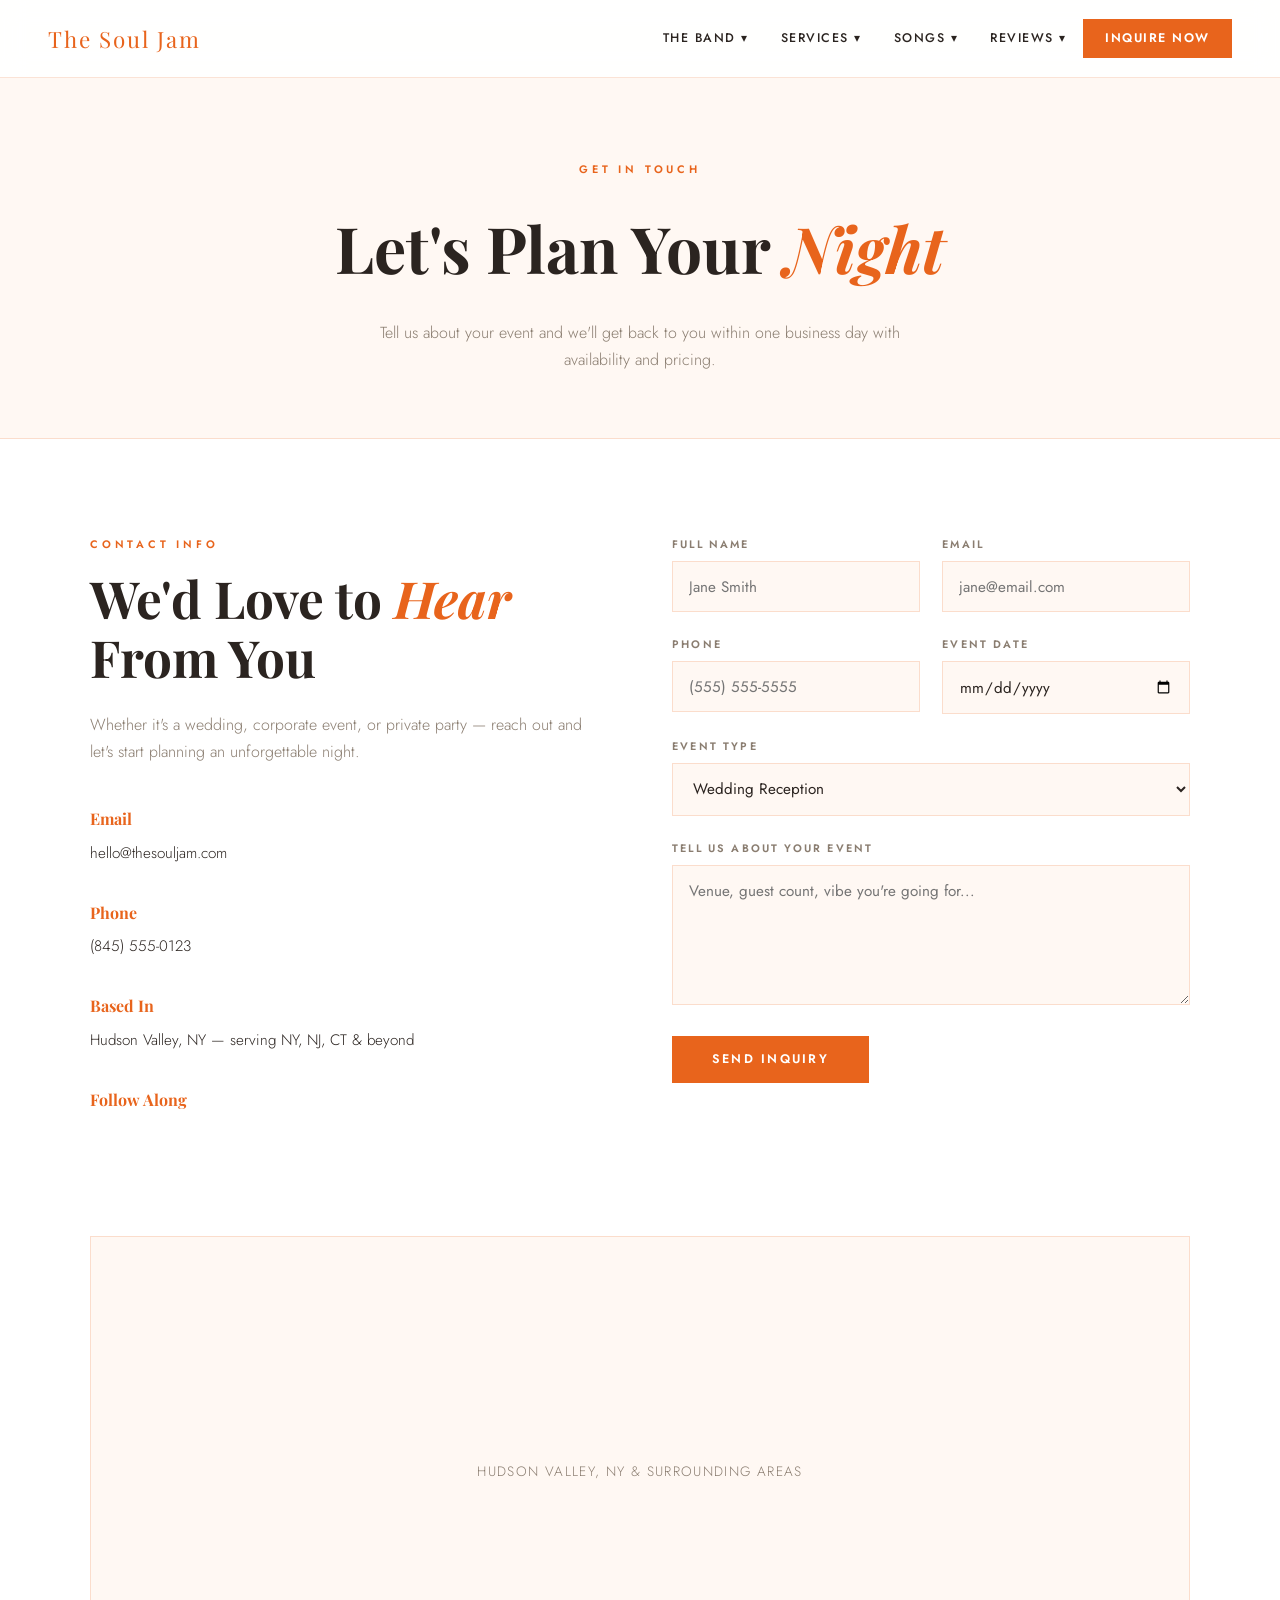
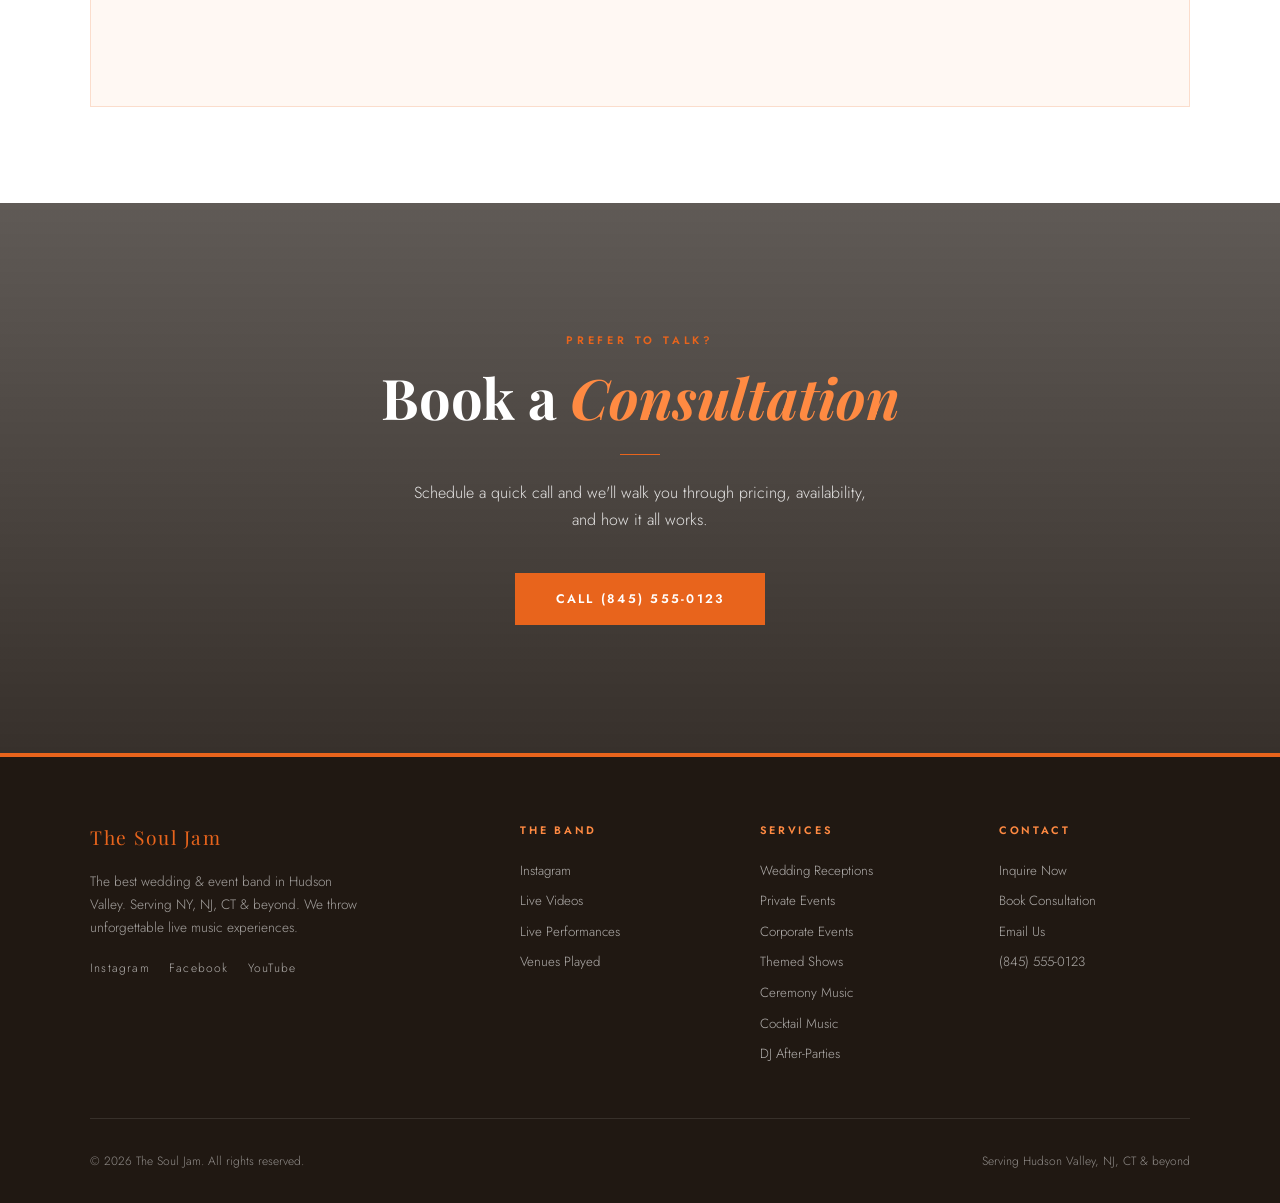
==== contact.html @ 575c2eea "add pages, videos, images" ====
<!DOCTYPE html>
<html lang="en">
<head>
<meta charset="UTF-8">
<meta name="viewport" content="width=device-width, initial-scale=1.0">
<title>Contact - The Soul Jam Live Band</title>
<link href="https://fonts.googleapis.com/css2?family=Playfair+Display:ital,wght@0,400;0,700;1,400&family=Jost:wght@300;400;500;600&display=swap" rel="stylesheet">
<link rel="stylesheet" href="styles.css">
</head>
<body>

<!-- NAV -->
<nav>
  <a href="index.html" class="nav-logo">The Soul Jam</a>
  <ul class="nav-links">
    <li>
      <a href="index.html">The Band ▾</a>
      <div class="dropdown">
        <a href="#">Instagram</a>
        <a href="#">Live Videos</a>
        <a href="#">Live Performances</a>
        <a href="#">Venues Played</a>
      </div>
    </li>
    <li>
      <a href="index.html#services">Services ▾</a>
      <div class="dropdown">
        <a href="index.html#services">Wedding Receptions</a>
        <a href="index.html#services">Private Events</a>
        <a href="index.html#services">Corporate Events</a>
        <a href="index.html#services">Themed Shows</a>
        <a href="index.html#services">Ceremony Music</a>
        <a href="index.html#services">Cocktail Music</a>
        <a href="index.html#services">DJ After-Parties</a>
      </div>
    </li>
    <li>
      <a href="songs.html">Songs ▾</a>
      <div class="dropdown">
        <a href="songs.html#wedding-reception">Wedding Reception Songs</a>
        <a href="songs.html#dance-party">Dance Party Songs</a>
        <a href="songs.html#first-dance">First Dance Songs</a>
        <a href="songs.html#parent-dance">Parent Dance Songs</a>
        <a href="songs.html#ceremony">Ceremony Songs</a>
        <a href="songs.html#cocktail">Cocktail Songs</a>
      </div>
    </li>
    <li>
      <a href="#">Reviews ▾</a>
      <div class="dropdown">
        <a href="#">Google Reviews</a>
        <a href="#">The Knot Reviews</a>
        <a href="#">WeddingWire Reviews</a>
      </div>
    </li>
    <li><a href="contact.html" class="nav-cta">Inquire Now</a></li>
  </ul>
</nav>

<!-- PAGE HEADER -->
<header class="page-header">
  <span class="section-label">Get In Touch</span>
  <h1>Let's Plan Your <em>Night</em></h1>
  <p>Tell us about your event and we'll get back to you within one business day with availability and pricing.</p>
</header>

<!-- CONTACT -->
<section class="contact-section">
  <div class="container">
    <div class="contact-grid">

      <!-- Info -->
      <div>
        <span class="section-label">Contact Info</span>
        <h2>We'd Love to <em>Hear</em> From You</h2>
        <p style="margin-bottom:2.5rem;">Whether it's a wedding, corporate event, or private party — reach out and let's start planning an unforgettable night.</p>

        <div class="contact-info-item">
          <h4>Email</h4>
          <a href="mailto:hello@thesouljam.com">hello@thesouljam.com</a>
        </div>
        <div class="contact-info-item">
          <h4>Phone</h4>
          <a href="tel:+18455550123">(845) 555-0123</a>
        </div>
        <div class="contact-info-item">
          <h4>Based In</h4>
          <span>Hudson Valley, NY — serving NY, NJ, CT &amp; beyond</span>
        </div>
        <div class="contact-info-item">
          <h4>Follow Along</h4>
          <div class="social-links">
            <a href="#">Instagram</a>
            <a href="#">Facebook</a>
            <a href="#">YouTube</a>
          </div>
        </div>
      </div>

      <!-- Form -->
      <form class="contact-form" onsubmit="return false;">
        <div class="form-row">
          <div class="form-field">
            <label for="name">Full Name</label>
            <input type="text" id="name" name="name" placeholder="Jane Smith" required>
          </div>
          <div class="form-field">
            <label for="email">Email</label>
            <input type="email" id="email" name="email" placeholder="jane@email.com" required>
          </div>
        </div>
        <div class="form-row">
          <div class="form-field">
            <label for="phone">Phone</label>
            <input type="tel" id="phone" name="phone" placeholder="(555) 555-5555">
          </div>
          <div class="form-field">
            <label for="date">Event Date</label>
            <input type="date" id="date" name="date">
          </div>
        </div>
        <div class="form-field">
          <label for="event-type">Event Type</label>
          <select id="event-type" name="event-type">
            <option>Wedding Reception</option>
            <option>Private Event</option>
            <option>Corporate Event</option>
            <option>Themed Show</option>
            <option>Ceremony Music</option>
            <option>Other</option>
          </select>
        </div>
        <div class="form-field">
          <label for="message">Tell Us About Your Event</label>
          <textarea id="message" name="message" placeholder="Venue, guest count, vibe you're going for..."></textarea>
        </div>
        <button type="submit" class="btn btn-filled">Send Inquiry</button>
      </form>
    </div>

    <div class="contact-map">Hudson Valley, NY &amp; Surrounding Areas</div>
  </div>
</section>

<!-- CTA -->
<section class="cta">
  <span class="section-label">Prefer To Talk?</span>
  <h2 style="font-family: var(--font-display); font-size: clamp(2.2rem,5vw,3.5rem);">Book a <em>Consultation</em></h2>
  <div class="gold-divider"></div>
  <p style="max-width: 480px; margin: 0 auto 2.5rem; text-align:center; color: rgba(255,255,255,0.85);">
    Schedule a quick call and we'll walk you through pricing, availability, and how it all works.
  </p>
  <a href="tel:+18455550123" class="btn btn-filled">Call (845) 555-0123</a>
</section>

<!-- FOOTER -->
<footer>
  <div class="footer-grid">
    <div class="footer-brand">
      <a href="index.html" class="nav-logo" style="font-size:1.2rem;">The Soul Jam</a>
      <p>The best wedding &amp; event band in Hudson Valley. Serving NY, NJ, CT &amp; beyond. We throw unforgettable live music experiences.</p>
      <div class="social-links" style="margin-top:1.2rem;">
        <a href="#">Instagram</a>
        <a href="#">Facebook</a>
        <a href="#">YouTube</a>
      </div>
    </div>
    <div class="footer-col">
      <h4>The Band</h4>
      <a href="#">Instagram</a>
      <a href="#">Live Videos</a>
      <a href="#">Live Performances</a>
      <a href="#">Venues Played</a>
    </div>
    <div class="footer-col">
      <h4>Services</h4>
      <a href="index.html#services">Wedding Receptions</a>
      <a href="index.html#services">Private Events</a>
      <a href="index.html#services">Corporate Events</a>
      <a href="index.html#services">Themed Shows</a>
      <a href="index.html#services">Ceremony Music</a>
      <a href="index.html#services">Cocktail Music</a>
      <a href="index.html#services">DJ After-Parties</a>
    </div>
    <div class="footer-col">
      <h4>Contact</h4>
      <a href="contact.html">Inquire Now</a>
      <a href="contact.html">Book Consultation</a>
      <a href="mailto:hello@thesouljam.com">Email Us</a>
      <a href="tel:+18455550123">(845) 555-0123</a>
    </div>
  </div>
  <div class="footer-bottom">
    <span>© 2026 The Soul Jam. All rights reserved.</span>
    <span>Serving Hudson Valley, NJ, CT &amp; beyond</span>
  </div>
</footer>

</body>
</html>
---- styles.css ----
/* ─── RESET & VARIABLES ─── */
*, *::before, *::after { margin: 0; padding: 0; box-sizing: border-box; }

:root {
  --orange: #e8641c;
  --orange-light: #ff8a42;
  --orange-pale: #fff1e6;
  --bg: #ffffff;
  --bg-soft: #fff8f3;
  --dark: #201812;
  --text: #2b2420;
  --text-muted: #8a7d70;
  --border: rgba(232,100,28,0.18);
  --font-display: 'Playfair Display', Georgia, serif;
  --font-body: 'Jost', sans-serif;
}

html { scroll-behavior: smooth; }

body {
  background: var(--bg);
  color: var(--text);
  font-family: var(--font-body);
  font-weight: 300;
  line-height: 1.7;
  overflow-x: hidden;
}

/* ─── NAV ─── */
nav {
  position: fixed;
  top: 0; left: 0; right: 0;
  z-index: 100;
  display: flex;
  align-items: center;
  justify-content: space-between;
  padding: 1.2rem 3rem;
  background: rgba(255,255,255,0.92);
  backdrop-filter: blur(12px);
  border-bottom: 1px solid var(--border);
  transition: background 0.3s;
}

.nav-logo {
  font-family: var(--font-display);
  font-size: 1.4rem;
  letter-spacing: 0.08em;
  color: var(--orange);
  text-decoration: none;
  white-space: nowrap;
}

.nav-links {
  display: flex;
  gap: 0;
  list-style: none;
  align-items: center;
}
.nav-links > li { position: relative; }
.nav-links > li > a {
  display: block;
  padding: 0.5rem 1rem;
  color: var(--text);
  text-decoration: none;
  font-size: 0.78rem;
  font-weight: 500;
  letter-spacing: 0.12em;
  text-transform: uppercase;
  transition: color 0.2s;
}
.nav-links > li > a:hover { color: var(--orange); }
.nav-links > li:hover .dropdown { display: block; }
.nav-links > li > a.is-active { color: var(--orange); }

.dropdown {
  display: none;
  position: absolute;
  top: 100%; left: 0;
  background: #ffffff;
  border: 1px solid var(--border);
  box-shadow: 0 12px 30px rgba(43,36,32,0.08);
  min-width: 200px;
  padding: 0.5rem 0;
}
.dropdown a {
  display: block;
  padding: 0.5rem 1.2rem;
  color: var(--text-muted);
  text-decoration: none;
  font-size: 0.78rem;
  letter-spacing: 0.08em;
  text-transform: uppercase;
  transition: color 0.2s;
}
.dropdown a:hover { color: var(--orange); }

.nav-cta {
  background: var(--orange);
  color: #fff !important;
  padding: 0.55rem 1.4rem !important;
  font-weight: 600 !important;
  transition: background 0.2s !important;
}
.nav-cta:hover { background: var(--orange-light); color: #fff !important; }

/* ─── HERO ─── */
.hero {
  min-height: 100vh;
  display: flex;
  flex-direction: column;
  align-items: center;
  justify-content: center;
  text-align: center;
  position: relative;
  padding: 8rem 2rem 4rem;
  background:
    linear-gradient(to bottom, rgba(20,12,6,0.55) 0%, rgba(20,12,6,0.35) 40%, rgba(20,12,6,0.72) 100%),
    url('https://images.squarespace-cdn.com/content/v1/646809c9679e22092ad0a1b4/82781060-ae44-4526-bd3c-dda86cf1a359/atomic-funk-project-best-nyc-wedding-event-dance-party-band-background-awards.jpg') center/cover no-repeat;
}

.hero-eyebrow {
  font-size: 0.72rem;
  font-weight: 500;
  letter-spacing: 0.3em;
  text-transform: uppercase;
  color: var(--orange-light);
  margin-bottom: 1.5rem;
}

.hero h1 {
  font-family: var(--font-display);
  font-size: clamp(3rem, 8vw, 6.5rem);
  font-weight: 700;
  line-height: 1.05;
  margin-bottom: 1.5rem;
  letter-spacing: -0.01em;
  color: #fff;
}
.hero h1 em { font-style: italic; color: var(--orange-light); }

.hero-sub {
  max-width: 560px;
  font-size: 1.05rem;
  color: rgba(255,255,255,0.85);
  margin-bottom: 2.5rem;
  line-height: 1.8;
}

/* ─── PAGE HEADER (for interior pages) ─── */
.page-header {
  padding: 10rem 2rem 4rem;
  text-align: center;
  background: var(--bg-soft);
  border-bottom: 1px solid var(--border);
}
.page-header .section-label { justify-content: center; display: block; }
.page-header h1 {
  font-family: var(--font-display);
  font-size: clamp(2.4rem, 6vw, 4rem);
  font-weight: 700;
  color: var(--text);
}
.page-header h1 em { font-style: italic; color: var(--orange); }
.page-header p {
  max-width: 560px;
  margin: 1rem auto 0;
  color: var(--text-muted);
}

/* ─── BUTTONS ─── */
.btn {
  display: inline-block;
  padding: 0.9rem 2.5rem;
  font-family: var(--font-body);
  font-size: 0.78rem;
  font-weight: 600;
  letter-spacing: 0.18em;
  text-transform: uppercase;
  text-decoration: none;
  border: 1px solid var(--orange);
  color: var(--orange);
  background: transparent;
  cursor: pointer;
  transition: background 0.25s, color 0.25s;
}
.btn:hover { background: var(--orange); color: #fff; }
.btn-filled { background: var(--orange); color: #fff; }
.btn-filled:hover { background: var(--orange-light); color: #fff; }

/* ─── SECTION BASE ─── */
section { padding: 6rem 2rem; }

.container { max-width: 1100px; margin: 0 auto; }

.section-label {
  font-size: 0.68rem;
  font-weight: 600;
  letter-spacing: 0.35em;
  text-transform: uppercase;
  color: var(--orange);
  margin-bottom: 1rem;
  display: block;
}

h2 {
  font-family: var(--font-display);
  font-size: clamp(2rem, 5vw, 3.2rem);
  font-weight: 700;
  line-height: 1.15;
  margin-bottom: 1.5rem;
  color: var(--text);
}
h2 em { font-style: italic; color: var(--orange); }

p { color: var(--text-muted); margin-bottom: 1rem; }

/* ─── ABOUT ─── */
.about { background: var(--bg-soft); }

.about-grid {
  display: grid;
  grid-template-columns: 1fr 1fr;
  gap: 5rem;
  align-items: center;
}

.about-img {
  aspect-ratio: 4/5;
  background:
    linear-gradient(135deg, rgba(232,100,28,0.12), transparent),
    url('public/images/Jake3.jpeg') center/cover no-repeat;
  position: relative;
}
.about-img::after {
  content: '';
  position: absolute;
  inset: -12px -12px 12px 12px;
  border: 1px solid rgba(232,100,28,0.35);
  z-index: -1;
}

/* ─── VIDEO CAROUSEL ─── */
.video-carousel {
  background: var(--bg);
  padding: 6rem 0 3rem;
  overflow: hidden;
}

.video-carousel-header {
  display: flex;
  align-items: flex-end;
  justify-content: space-between;
  margin-bottom: 2.5rem;
  padding: 0 2rem;
  max-width: 1100px;
  margin-left: auto;
  margin-right: auto;
}

.carousel-controls {
  display: flex;
  gap: 0.75rem;
}

.carousel-btn {
  width: 44px;
  height: 44px;
  border: 1px solid var(--border);
  background: transparent;
  color: var(--orange);
  cursor: pointer;
  display: flex;
  align-items: center;
  justify-content: center;
  font-size: 1rem;
  transition: background 0.2s, border-color 0.2s;
}
.carousel-btn:hover {
  background: var(--orange);
  color: #fff;
  border-color: var(--orange);
}

.carousel-track-wrapper {
  overflow: hidden;
  position: relative;
}

.carousel-track {
  display: flex;
  gap: 0;
  transition: transform 0.5s cubic-bezier(0.25, 0.46, 0.45, 0.94);
  will-change: transform;
}

.video-slide {
  flex: 0 0 100%;
  min-width: 0;
  position: relative;
  cursor: pointer;
}

.video-slide-inner {
  position: relative;
  aspect-ratio: 16/9;
  overflow: hidden;
  background: var(--bg-soft);
}

.video-slide-inner video {
  position: absolute;
  inset: 0;
  width: 100%;
  height: 100%;
  object-fit: cover;
  border: 0;
  pointer-events: none;
}

.video-slide.is-active .video-slide-inner video {
  pointer-events: auto;
}

.video-overlay {
  position: absolute;
  inset: 0;
  background: rgba(20,12,6,0.25);
  display: flex;
  align-items: center;
  justify-content: center;
  transition: opacity 0.3s;
}
.video-slide.is-active .video-overlay.is-playing {
  opacity: 0;
  pointer-events: none;
}

.video-slide-meta {
  padding: 1rem 2rem 0;
  max-width: 1100px;
  margin: 0 auto;
}
.video-slide-title {
  font-family: var(--font-display);
  font-size: 1.05rem;
  color: var(--text);
  margin-bottom: 0.25rem;
  line-height: 1.3;
}
.video-slide-sub {
  font-size: 0.73rem;
  letter-spacing: 0.12em;
  text-transform: uppercase;
  color: var(--text-muted);
}

.carousel-dots {
  display: flex;
  justify-content: center;
  gap: 0.5rem;
  margin-top: 2rem;
}
.carousel-dot {
  width: 6px;
  height: 6px;
  background: rgba(232,100,28,0.25);
  border: none;
  cursor: pointer;
  transition: background 0.2s, width 0.3s;
  padding: 0;
}
.carousel-dot.is-active {
  background: var(--orange);
  width: 24px;
}

/* ─── AWARDS ─── */
.awards { background: var(--bg); text-align: center; }

.awards-row {
  display: flex;
  justify-content: center;
  align-items: center;
  gap: 3rem;
  flex-wrap: wrap;
  margin-top: 3rem;
}

.award-badge { display: flex; flex-direction: column; align-items: center; gap: 0.5rem; }

.award-icon {
  width: 80px; height: 80px;
  border-radius: 50%;
  border: 2px solid var(--orange);
  display: flex; align-items: center; justify-content: center;
  font-family: var(--font-display);
  font-size: 0.65rem; font-weight: 700;
  color: var(--orange); text-align: center;
  letter-spacing: 0.05em; padding: 0.5rem; line-height: 1.3;
  background: var(--orange-pale);
}

.award-year { font-size: 0.68rem; letter-spacing: 0.15em; color: var(--text-muted); text-transform: uppercase; }

/* ─── TESTIMONIALS ─── */
.testimonial-section { background: var(--bg-soft); }

.testimonials-grid {
  display: grid;
  grid-template-columns: repeat(auto-fit, minmax(300px, 1fr));
  gap: 2rem;
  margin-top: 3rem;
}

.testimonial-card {
  background: #fff;
  border: 1px solid var(--border);
  box-shadow: 0 10px 30px rgba(43,36,32,0.05);
  padding: 2rem;
  position: relative;
}
.testimonial-card::before {
  content: '\201C';
  font-family: var(--font-display);
  font-size: 5rem; color: var(--orange); opacity: 0.25;
  position: absolute; top: -0.5rem; left: 1.2rem; line-height: 1;
}

.testimonial-text {
  font-style: italic; font-size: 0.95rem; line-height: 1.8;
  margin-bottom: 1.2rem; color: var(--text);
}
.testimonial-author { font-size: 0.75rem; font-weight: 600; letter-spacing: 0.15em; text-transform: uppercase; color: var(--orange); }

/* ─── SERVICES ─── */
.services { background: var(--bg); }

.services-grid {
  display: grid;
  grid-template-columns: repeat(auto-fit, minmax(240px, 1fr));
  gap: 1px;
  background: var(--border);
  border: 1px solid var(--border);
  margin-top: 3rem;
}

.service-card { background: var(--bg); padding: 2rem 1.8rem; transition: background 0.3s; }
.service-card:hover { background: var(--bg-soft); }
.service-num { font-size: 0.65rem; font-weight: 700; letter-spacing: 0.2em; color: var(--orange); margin-bottom: 1rem; display: block; }
.service-name { font-family: var(--font-display); font-size: 1.15rem; margin-bottom: 0.75rem; color: var(--text); }
.service-desc { font-size: 0.85rem; color: var(--text-muted); line-height: 1.6; margin: 0; }

/* ─── PHOTO STRIP ─── */
.photo-strip { display: grid; grid-template-columns: repeat(4, 1fr); gap: 4px; }
.photo-strip-item { aspect-ratio: 1; overflow: hidden; position: relative; background: var(--bg-soft); }
.photo-strip-item img {
  width: 100%; height: 100%; object-fit: cover;
  transition: transform 0.5s ease, filter 0.3s;
}
.photo-strip-item:hover img { transform: scale(1.06); }

/* ─── LIVE SHOWS ─── */
.shows {
  background:
    linear-gradient(to bottom, rgba(20,12,6,0.78), rgba(20,12,6,0.6)),
    url('https://images.squarespace-cdn.com/content/v1/646809c9679e22092ad0a1b4/e803d4ef-41a9-4373-9559-50e8dd3409ca/atomic-funk-project-best-nyc-wedding-event-dance-party-band-background-live-shows.jpg') center/cover fixed no-repeat;
  text-align: center;
}
.shows h2, .shows h2 em { color: #fff; }
.shows h2 em { color: var(--orange-light); }
.shows p { color: rgba(255,255,255,0.8); }

/* ─── CTA ─── */
.cta {
  background:
    linear-gradient(to bottom, rgba(20,12,6,0.68), rgba(20,12,6,0.85)),
    url('https://images.squarespace-cdn.com/content/v1/646809c9679e22092ad0a1b4/81687392-4c7f-4b76-9eda-5048761c9653/atomic-funk-project-best-nyc-wedding-event-dance-party-band-background-inquire-now.jpg') center/cover no-repeat;
  text-align: center;
  padding: 8rem 2rem;
}
.cta h2 { color: #fff; }
.cta h2 em { color: var(--orange-light); }

/* ─── CONTACT PAGE ─── */
.contact-section { background: var(--bg); }
.contact-grid {
  display: grid;
  grid-template-columns: 1fr 1fr;
  gap: 4rem;
  align-items: start;
}
.contact-info-item { margin-bottom: 2rem; }
.contact-info-item h4 {
  font-family: var(--font-display);
  font-size: 1rem;
  color: var(--orange);
  margin-bottom: 0.4rem;
}
.contact-info-item a, .contact-info-item span {
  color: var(--text);
  text-decoration: none;
  font-size: 0.95rem;
}
.contact-info-item a:hover { color: var(--orange); }

.contact-form {
  display: grid;
  gap: 1.4rem;
}
.form-row { display: grid; grid-template-columns: 1fr 1fr; gap: 1.4rem; }
.form-field { display: flex; flex-direction: column; gap: 0.5rem; }
.form-field label {
  font-size: 0.68rem;
  font-weight: 600;
  letter-spacing: 0.2em;
  text-transform: uppercase;
  color: var(--text-muted);
}
.form-field input,
.form-field select,
.form-field textarea {
  font-family: var(--font-body);
  font-size: 0.95rem;
  color: var(--text);
  background: var(--bg-soft);
  border: 1px solid var(--border);
  padding: 0.85rem 1rem;
  outline: none;
  transition: border-color 0.2s, background 0.2s;
}
.form-field input:focus,
.form-field select:focus,
.form-field textarea:focus {
  border-color: var(--orange);
  background: #fff;
}
.form-field textarea { resize: vertical; min-height: 140px; }
.contact-form .btn { justify-self: start; border: none; margin-top: 0.5rem; }

.contact-map {
  margin-top: 4rem;
  aspect-ratio: 21/9;
  background: var(--bg-soft);
  border: 1px solid var(--border);
  display: flex;
  align-items: center;
  justify-content: center;
  color: var(--text-muted);
  font-size: 0.85rem;
  letter-spacing: 0.1em;
  text-transform: uppercase;
}

/* ─── SONGS PAGE ─── */
.songs-section { background: var(--bg); }
.songs-intro { max-width: 640px; margin: 0 auto 3rem; text-align: center; }

.songs-filter {
  display: flex;
  justify-content: center;
  flex-wrap: wrap;
  gap: 0.75rem;
  margin-bottom: 3.5rem;
}
.songs-filter button {
  font-family: var(--font-body);
  font-size: 0.72rem;
  font-weight: 600;
  letter-spacing: 0.15em;
  text-transform: uppercase;
  padding: 0.6rem 1.3rem;
  border: 1px solid var(--border);
  background: #fff;
  color: var(--text-muted);
  cursor: pointer;
  transition: all 0.2s;
}
.songs-filter button:hover { border-color: var(--orange); color: var(--orange); }
.songs-filter button.is-active { background: var(--orange); border-color: var(--orange); color: #fff; }

.songs-category { margin-bottom: 3.5rem; }
.songs-category-title {
  font-family: var(--font-display);
  font-size: 1.5rem;
  color: var(--text);
  margin-bottom: 0.3rem;
}
.songs-category-title em { font-style: italic; color: var(--orange); }

.songs-list {
  display: grid;
  grid-template-columns: repeat(auto-fill, minmax(280px, 1fr));
  gap: 0;
  border-top: 1px solid var(--border);
  margin-top: 1.5rem;
}
.song-row {
  display: flex;
  justify-content: space-between;
  gap: 1rem;
  padding: 0.9rem 0.25rem;
  border-bottom: 1px solid var(--border);
  font-size: 0.9rem;
}
.song-title { color: var(--text); }
.song-artist { color: var(--text-muted); font-style: italic; white-space: nowrap; }

/* ─── FOOTER ─── */
footer {
  background: var(--dark);
  padding: 4rem 2rem 2rem;
  border-top: 4px solid var(--orange);
}
.footer-grid {
  display: grid;
  grid-template-columns: 2fr 1fr 1fr 1fr;
  gap: 3rem;
  max-width: 1100px;
  margin: 0 auto 3rem;
}
.footer-brand p { font-size: 0.85rem; margin-top: 1rem; max-width: 280px; color: rgba(255,255,255,0.6); }
.footer-col h4 { font-size: 0.68rem; font-weight: 600; letter-spacing: 0.25em; text-transform: uppercase; color: var(--orange-light); margin-bottom: 1rem; }
.footer-col a { display: block; color: rgba(255,255,255,0.65); text-decoration: none; font-size: 0.83rem; padding: 0.25rem 0; transition: color 0.2s; }
.footer-col a:hover { color: #fff; }
.footer-bottom {
  max-width: 1100px; margin: 0 auto;
  padding-top: 2rem;
  border-top: 1px solid rgba(255,255,255,0.1);
  display: flex; justify-content: space-between; align-items: center;
  font-size: 0.75rem; color: rgba(255,255,255,0.5);
}
.social-links { display: flex; gap: 1.2rem; }
.social-links a { color: rgba(255,255,255,0.65); text-decoration: none; font-size: 0.75rem; letter-spacing: 0.1em; transition: color 0.2s; }
.social-links a:hover { color: var(--orange-light); }

/* ─── DIVIDER ─── */
.gold-divider { width: 40px; height: 1px; background: var(--orange); margin: 1.5rem auto; }

/* ─── MOBILE ─── */
@media (max-width: 768px) {
  nav { padding: 1rem 1.5rem; }
  .nav-links { display: none; }
  .about-grid { grid-template-columns: 1fr; gap: 2.5rem; }
  .photo-strip { grid-template-columns: repeat(2, 1fr); }
  .footer-grid { grid-template-columns: 1fr 1fr; gap: 2rem; }
  .footer-bottom { flex-direction: column; gap: 1rem; text-align: center; }
  .awards-row { gap: 1.5rem; }
  .video-carousel-header { flex-direction: column; align-items: flex-start; gap: 1rem; }
  .contact-grid { grid-template-columns: 1fr; gap: 3rem; }
  .form-row { grid-template-columns: 1fr; }
}
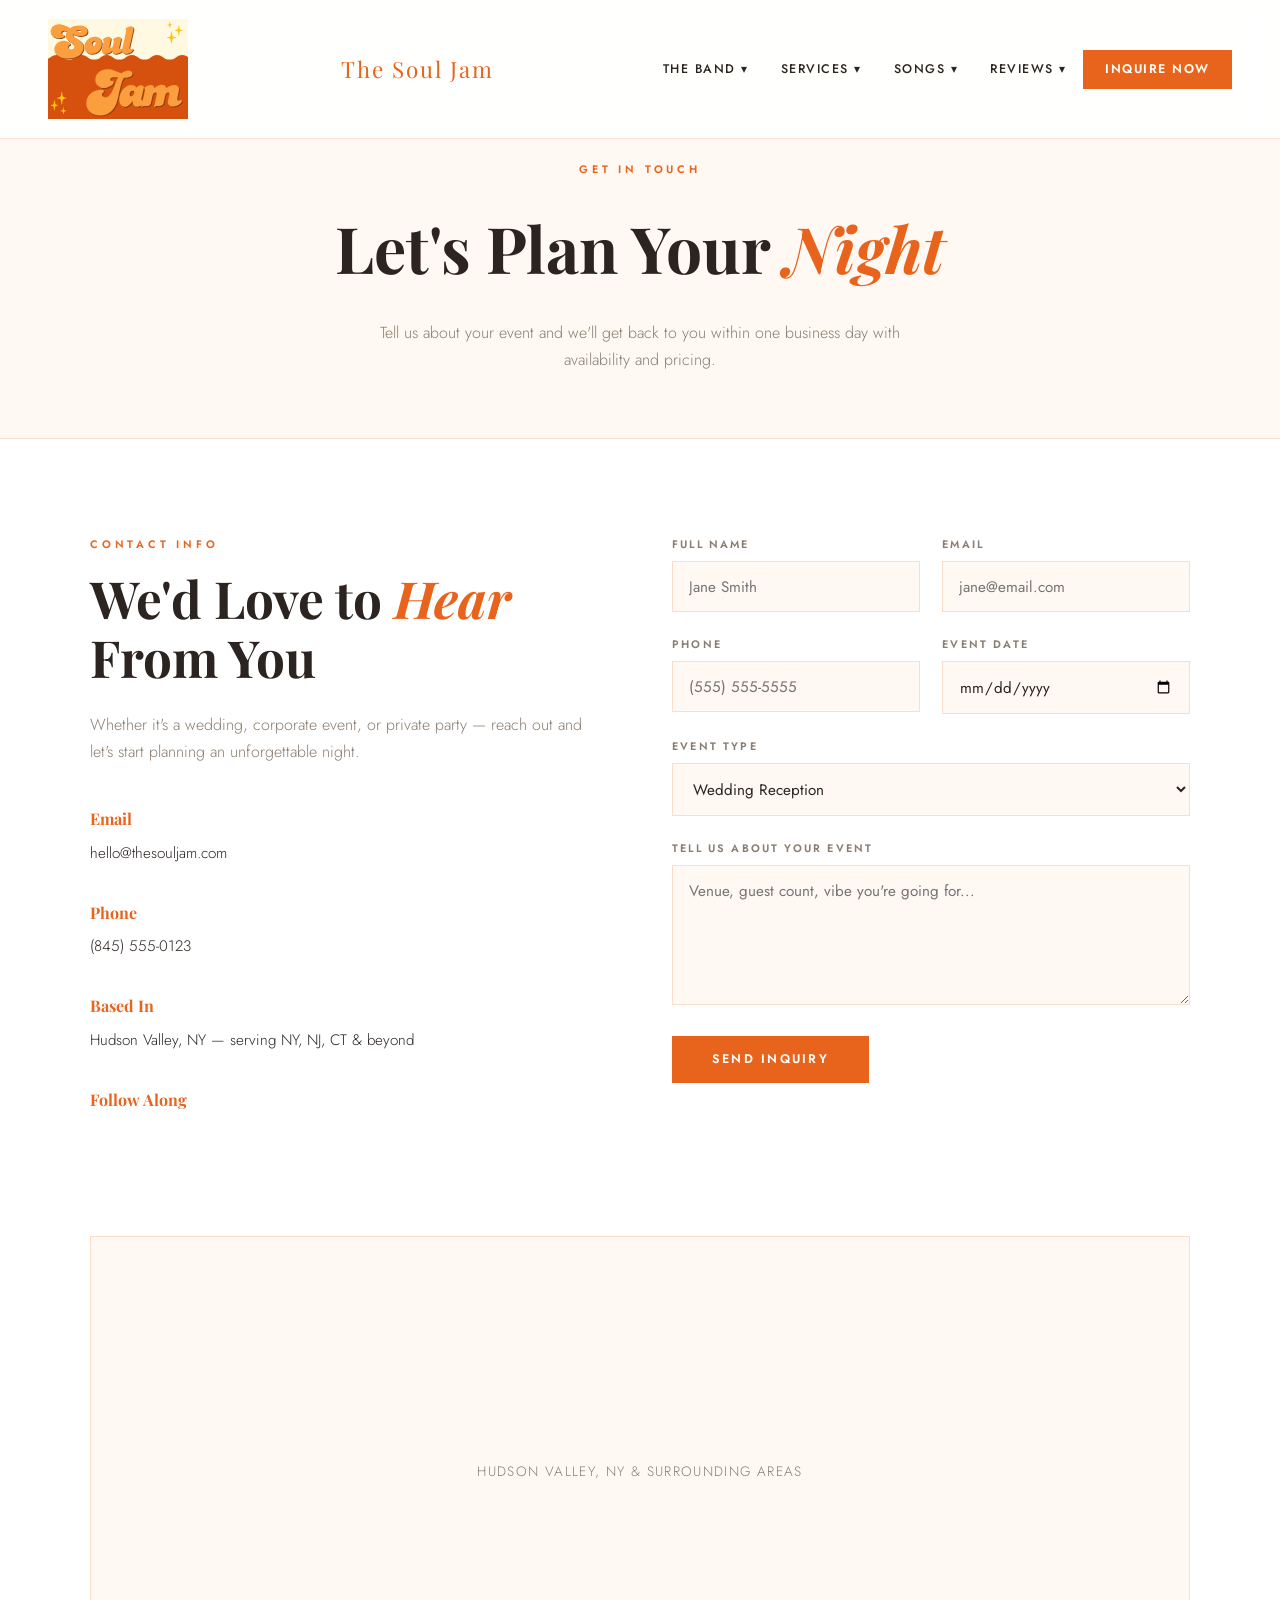
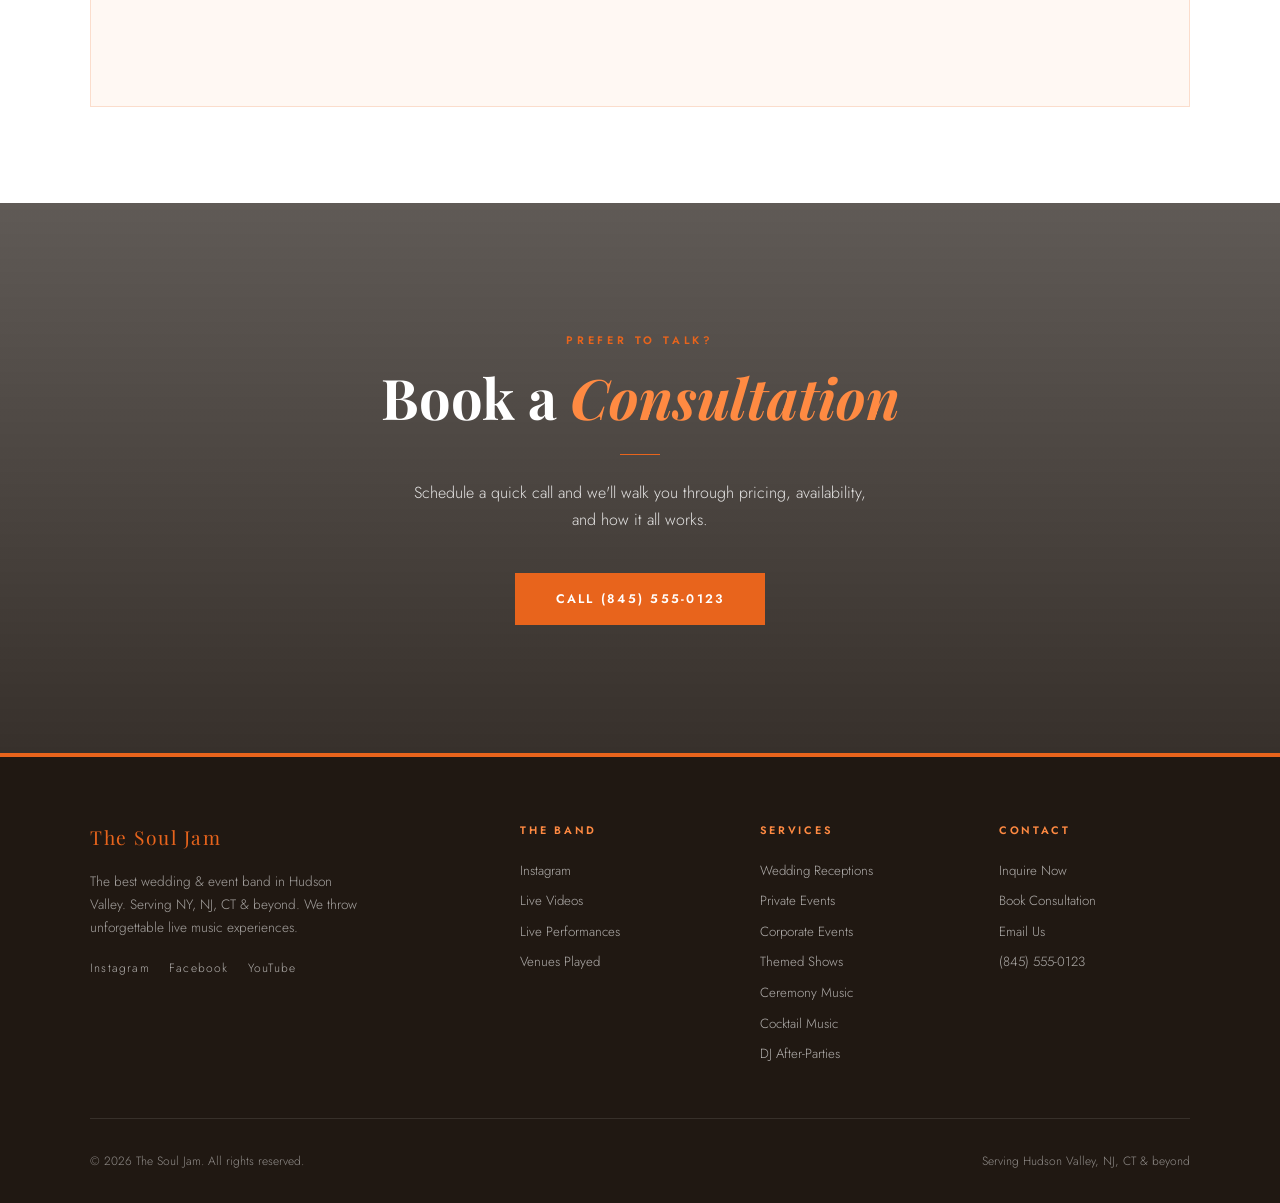
==== commit 6fada6c8: "add logo to contact and songs page" ====
--- a/contact.html
+++ b/contact.html
@@ -11,7 +11,8 @@
 
 <!-- NAV -->
 <nav>
-  <a href="index.html" class="nav-logo">The Soul Jam</a>
+  <a href="#" class="nav-logo"><img src="public/1.svg"></a>
+  <a href="#" class="nav-logo">The Soul Jam</a>
   <ul class="nav-links">
     <li>
       <a href="index.html">The Band ▾</a>
--- a/styles.css
+++ b/styles.css
@@ -50,6 +50,12 @@
   white-space: nowrap;
 }
 
+.nav-logo img {
+  height: 100px;
+  width: auto;
+  display: block;
+}
+
 .nav-links {
   display: flex;
   gap: 0;
@@ -242,7 +248,7 @@
 /* ─── VIDEO CAROUSEL ─── */
 .video-carousel {
   background: var(--bg);
-  padding: 6rem 0 3rem;
+  padding: 10rem 0 3rem;
   overflow: hidden;
 }
 
@@ -284,6 +290,10 @@
 .carousel-track-wrapper {
   overflow: hidden;
   position: relative;
+  max-width: 1100px;
+  margin: 0 auto;
+  border-radius: 6px;
+  box-shadow: 0 20px 50px rgba(43,36,32,0.12);
 }
 
 .carousel-track {
@@ -463,7 +473,7 @@
 .shows {
   background:
     linear-gradient(to bottom, rgba(20,12,6,0.78), rgba(20,12,6,0.6)),
-    url('https://images.squarespace-cdn.com/content/v1/646809c9679e22092ad0a1b4/e803d4ef-41a9-4373-9559-50e8dd3409ca/atomic-funk-project-best-nyc-wedding-event-dance-party-band-background-live-shows.jpg') center/cover fixed no-repeat;
+    url('public/images/band-huddle.jpeg') center/cover fixed no-repeat;
   text-align: center;
 }
 .shows h2, .shows h2 em { color: #fff; }
@@ -646,6 +656,7 @@
   .footer-bottom { flex-direction: column; gap: 1rem; text-align: center; }
   .awards-row { gap: 1.5rem; }
   .video-carousel-header { flex-direction: column; align-items: flex-start; gap: 1rem; }
+  .carousel-track-wrapper { border-radius: 0; box-shadow: none; }
   .contact-grid { grid-template-columns: 1fr; gap: 3rem; }
   .form-row { grid-template-columns: 1fr; }
 }
